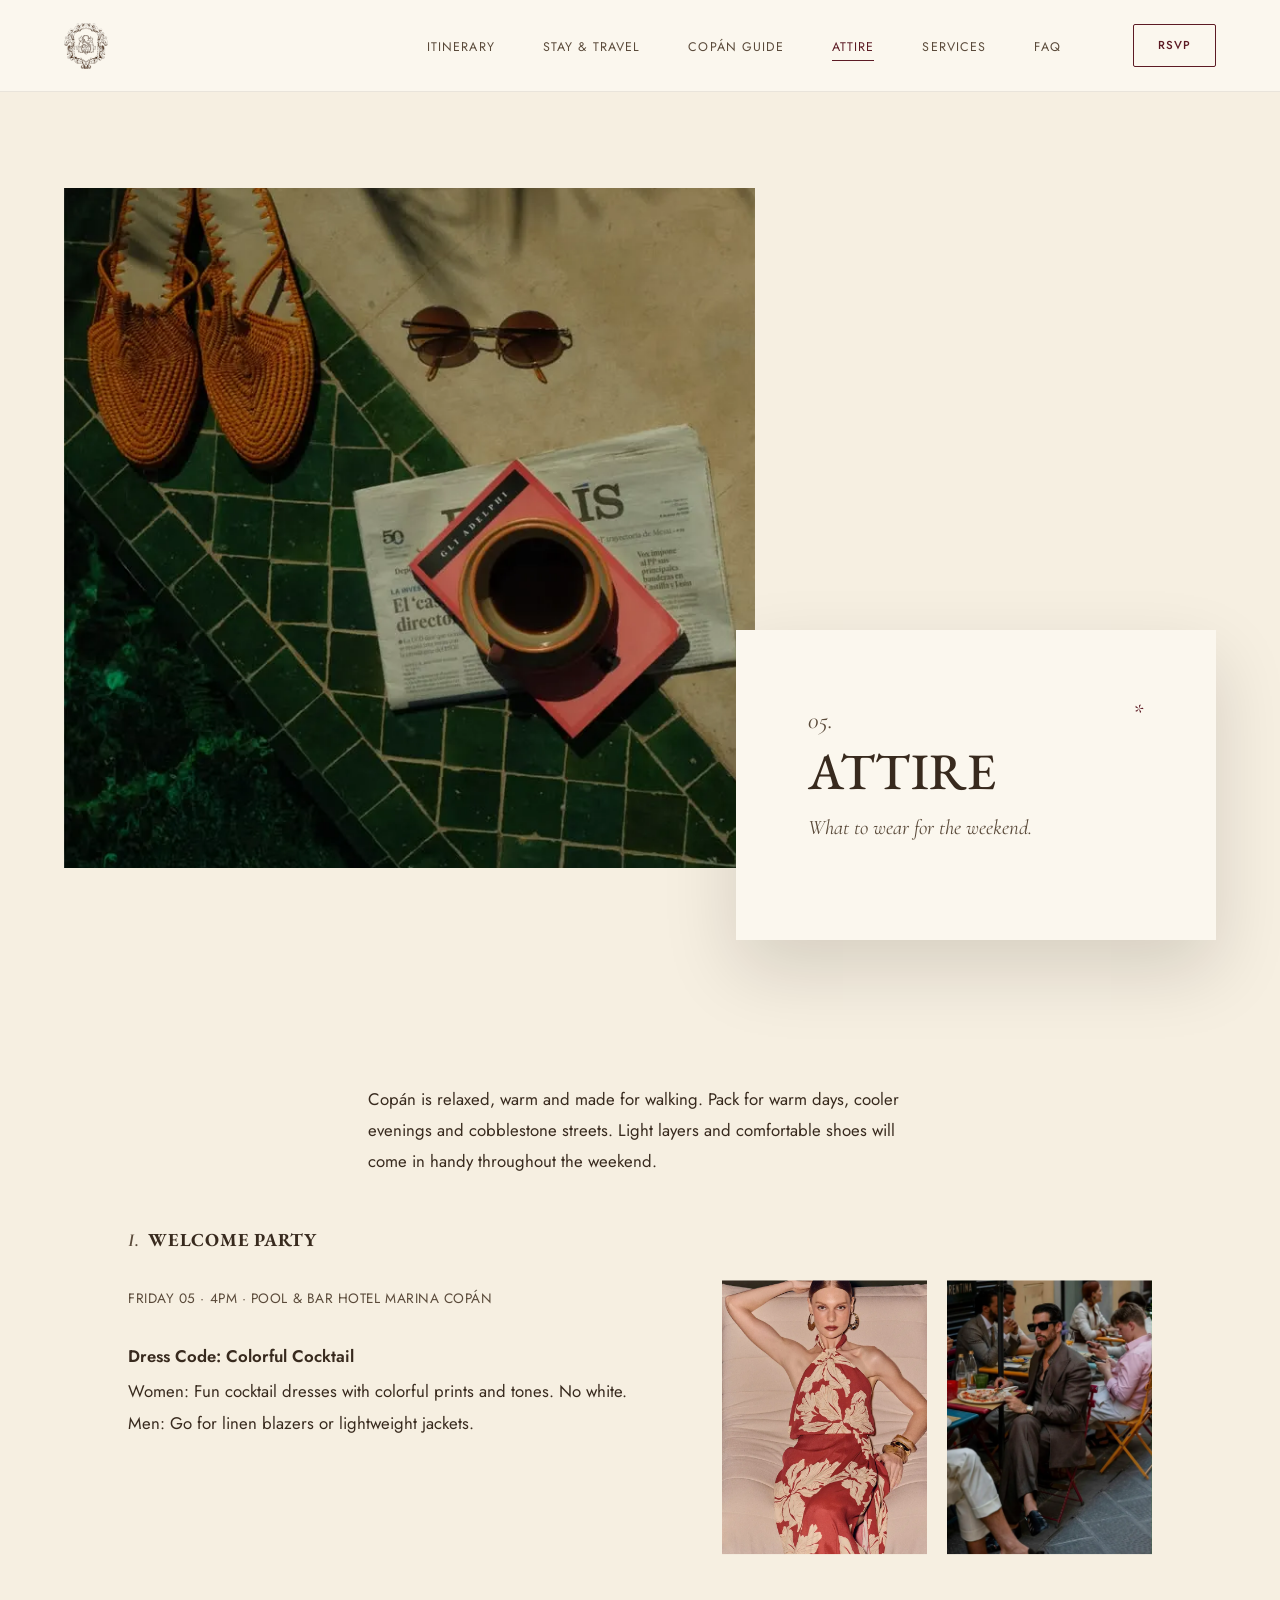
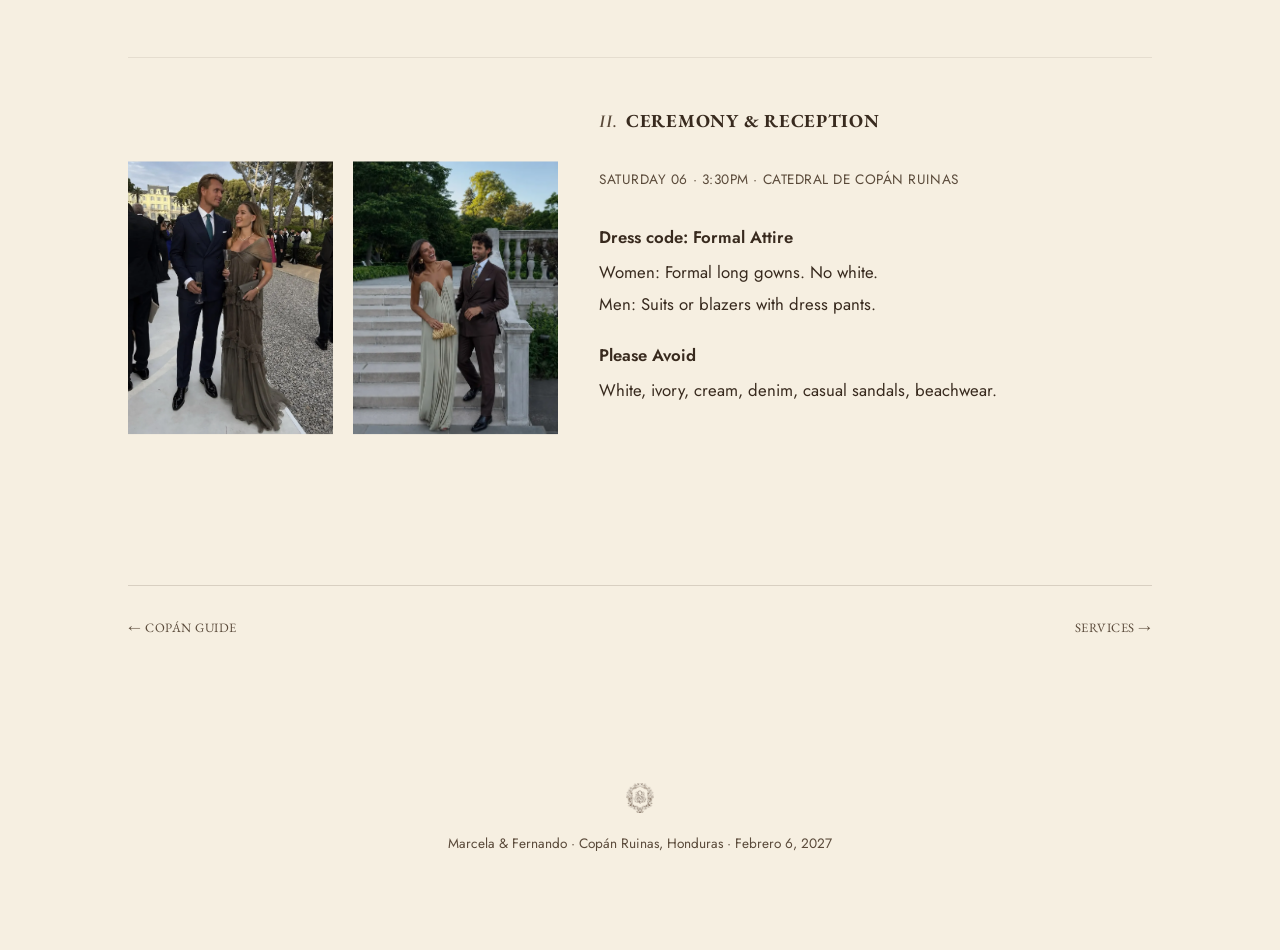
==== attire.html @ 4dd40281 "Rebuild wedding site: organize assets, faithful mobile, editorial desktop, dedicated /rsvp - Organiz" ====
<!doctype html>
<html lang="en">
<head>
<meta charset="UTF-8">
<meta name="viewport" content="width=device-width, initial-scale=1">
<title>Attire | Marcela &amp; Fernando</title>
<meta name="description" content="What to wear for the wedding weekend of Marcela &amp; Fernando in Copán Ruinas, Honduras — dress code for the welcome party and the ceremony &amp; reception.">
<link rel="icon" href="assets/graphics/favicon.svg" type="image/svg+xml">
<link rel="preconnect" href="https://fonts.googleapis.com">
<link rel="preconnect" href="https://fonts.gstatic.com" crossorigin>
<link href="https://fonts.googleapis.com/css2?family=EB+Garamond:ital,wght@0,400;0,500;0,600;1,400&family=Cormorant+Garamond:ital,wght@1,400;1,500;1,600&family=Jost:wght@400;500;600&display=swap" rel="stylesheet">
<link rel="stylesheet" href="css/tokens.css">
<link rel="stylesheet" href="css/base.css">
<link rel="stylesheet" href="css/components.css">
<link rel="stylesheet" href="css/sections.css">
<link rel="stylesheet" href="css/tablet.css">
<link rel="stylesheet" href="css/desktop.css">
<link rel="stylesheet" href="css/large-desktop.css">
</head>
<body class="page-attire">
<a class="skip-link" href="#main">Skip to content</a>

<header class="site-header">
  <a class="site-header__mark" href="index.html" aria-label="Marcela &amp; Fernando — Home">
    <img src="assets/graphics/monogram.webp" alt="" width="120" height="120">
  </a>
  <nav class="site-header__nav" aria-label="Primary">
    <ul class="site-header__nav-list">
      <li><a href="itinerary.html">Itinerary</a></li>
      <li><a href="stay-travel.html">Stay &amp; Travel</a></li>
      <li><a href="explore.html">Copán Guide</a></li>
      <li><a href="attire.html" aria-current="page">Attire</a></li>
      <li><a href="services.html">Services</a></li>
      <li><a href="faq.html">FAQ</a></li>
    </ul>
    <a class="btn btn--ghost site-header__rsvp" href="rsvp.html">RSVP</a>
  </nav>
  <button class="site-header__toggle" type="button" aria-expanded="false" aria-controls="site-nav" aria-label="Open menu">
    <span></span><span></span><span></span>
  </button>
</header>
<div class="site-nav-overlay"></div>
<nav class="site-nav" id="site-nav" aria-label="Mobile">
  <a class="site-nav__mark" href="index.html" aria-label="Marcela &amp; Fernando — Home">
    <img src="assets/graphics/monogram.webp" alt="" width="140" height="140">
  </a>
  <ul class="site-nav__list">
    <li><a href="index.html">01. Welcome</a></li>
    <li><a href="itinerary.html">02. Itinerary</a></li>
    <li><a href="stay-travel.html">03. Stay &amp; Travel</a></li>
    <li><a href="explore.html">04. Copán Guide</a></li>
    <li><a href="attire.html" aria-current="page">05. Attire</a></li>
    <li><a href="services.html">06. Services</a></li>
    <li class="is-rsvp"><a href="rsvp.html">07. RSVP</a></li>
    <li><a href="faq.html">08. FAQ</a></li>
  </ul>
</nav>

<main id="main">
  <section class="page-hero page-hero--overlap" id="dress-code">
    <div class="page-hero__image figure">
      <img src="assets/images/attire/hero-flatlay.webp" alt="Woven sandals, sunglasses, coffee and a newspaper on a green tiled poolside ledge." width="1800" height="2400" loading="eager" fetchpriority="high">
    </div>
    <div class="page-hero__card">
      <div class="section-kicker">
        <span class="eyebrow">05.</span>
        <span class="section-kicker__asterisk" aria-hidden="true">*</span>
      </div>
      <h1 class="section-title">Attire</h1>
      <p class="section-subtitle">What to wear for the weekend.</p>
    </div>
    <div class="page-hero__spacer" aria-hidden="true"></div>
  </section>

  <div class="container page-section page-section--tight">
    <p class="body-text measure-copy">Copán is relaxed, warm and made for walking. Pack for warm days, cooler evenings and cobblestone streets. Light layers and comfortable shoes will come in handy throughout the weekend.</p>

    <div class="dress-block">
      <h2 class="guide-group__heading"><span class="roman-index">I.</span> Welcome Party</h2>
      <p class="dress-block__meta">Friday 05 · 4PM · Pool &amp; Bar Hotel Marina Copán</p>
      <div class="pair-grid">
        <div class="figure">
          <img src="assets/images/attire/welcome-party-look-1.webp" alt="A woman in a red and cream floral halter dress with gold jewelry." width="1400" height="1867" loading="lazy">
        </div>
        <div class="figure">
          <img src="assets/images/attire/welcome-party-look-2.webp" alt="A man in a brown linen suit seated at an outdoor café table." width="1400" height="1867" loading="lazy">
        </div>
      </div>
      <p class="body-text dress-code-note">
        <span class="dress-code-note__label">Dress Code: Colorful Cocktail</span>
        Women: Fun cocktail dresses with colorful prints and tones. No white.<br>
        Men: Go for linen blazers or lightweight jackets.
      </p>
    </div>

    <div class="dress-block">
      <h2 class="guide-group__heading"><span class="roman-index">II.</span> Ceremony &amp; Reception</h2>
      <p class="dress-block__meta">Saturday 06 · 3:30PM · Catedral de Copán Ruinas</p>
      <div class="pair-grid">
        <div class="figure">
          <img src="assets/images/attire/ceremony-look-1.webp" alt="A couple in formal evening attire, him in a navy suit and her in an olive off-shoulder gown." width="1400" height="1867" loading="lazy">
        </div>
        <div class="figure">
          <img src="assets/images/attire/ceremony-look-2.webp" alt="A couple in formal evening attire, him in a brown suit and her in a sage green gown, on stone steps." width="1400" height="1867" loading="lazy">
        </div>
      </div>
      <p class="body-text dress-code-note">
        <span class="dress-code-note__label">Dress code: Formal Attire</span>
        Women: Formal long gowns. No white.<br>
        Men: Suits or blazers with dress pants.
      </p>
      <p class="body-text dress-code-note">
        <span class="dress-code-note__label">Please Avoid</span>
        White, ivory, cream, denim, casual sandals, beachwear.
      </p>
    </div>

    <nav class="page-nav" aria-label="Page">
      <a class="page-nav__prev" href="explore.html">← Copán Guide</a>
      <a class="page-nav__next" href="services.html">Services →</a>
    </nav>
  </div>
</main>

<footer class="site-footer">
  <div class="site-footer__mark"><img src="assets/graphics/monogram.webp" alt="" width="90" height="90"></div>
  <p>Marcela &amp; Fernando · Copán Ruinas, Honduras · Febrero 6, 2027</p>
</footer>

<script src="js/nav.js"></script>
</body>
</html>
---- css/tokens.css ----
/* ==========================================================================
   DESIGN TOKENS
   Marcela & Fernando — Copán Ruinas, Honduras
   Single source of truth for color, type, spacing and layout widths.
   Edit values here to restyle the whole site consistently.

   Breakpoints (referenced throughout the CSS, not expressible as vars):
     Mobile        <= 767px   (base.css / components.css / sections.css)
     Tablet        768–1023px (tablet.css)
     Desktop       >= 1024px  (desktop.css)
     Large Desktop >= 1440px  (large-desktop.css)
   ========================================================================== */

:root {
  /* ---- Color: warm Old-World Latin palette ---- */
  --color-cream: #f6efe1;          /* page background */
  --color-ivory: #fbf7ee;          /* card / panel background, slightly lighter */
  --color-paper: #f1e9da;          /* alternate section background (textured paper feel) */
  --color-chocolate: #382a1e;      /* primary text */
  --color-chocolate-soft: #5a4a3a; /* secondary / muted text */
  --color-burgundy: #5c1b24;       /* primary accent: buttons, eyebrows, links */
  --color-burgundy-dark: #430f17;  /* accent hover/active */
  --color-terracotta: #c1592c;     /* hero warmth, rare large-surface accent */
  --color-olive: #6b6b45;          /* quiet secondary accent */
  --color-sand: #e3d5b8;           /* borders, subtle fills */
  --color-line: rgba(56, 42, 30, 0.16);   /* hairline dividers */
  --color-line-soft: rgba(56, 42, 30, 0.09);
  --color-overlay-scrim: rgba(30, 18, 12, 0.28);

  /* ---- Type ---- */
  --font-display: "EB Garamond", "Cormorant Garamond", Georgia, "Times New Roman", serif;
  --font-secondary: "Cormorant Garamond", "EB Garamond", Georgia, serif;
  --font-body: "Jost", "Segoe UI", Helvetica, Arial, sans-serif;

  --tracking-wide: 0.04em;
  --tracking-wider: 0.09em;
  --tracking-widest: 0.16em;

  /* ---- Spacing scale (mobile-first; desktop.css / large-desktop.css scale these up per-context) ---- */
  --space-3xs: 0.25rem;   /* 4px */
  --space-2xs: 0.5rem;    /* 8px */
  --space-xs: 0.75rem;    /* 12px */
  --space-sm: 1.25rem;    /* 20px */
  --space-md: 2rem;       /* 32px */
  --space-lg: 3rem;       /* 48px */
  --space-xl: 4.5rem;     /* 72px */
  --space-2xl: 6rem;      /* 96px */

  /* ---- Section rhythm ---- */
  --section-space-mobile: 3.5rem;
  --section-space-desktop: 8rem;
  --section-space-large: 9.5rem;

  /* space reserved after a section's final paragraph, before its divider */
  --space-before-divider: 2.75rem;
  /* space after a divider, before the next section's eyebrow/title */
  --space-after-divider: 3.5rem;

  /* ---- Layout widths ---- */
  --width-copy: 34rem;        /* narrow reading column, ~ optimal measure */
  --width-content: 46rem;     /* standard content column */
  --width-editorial: 72rem;   /* wide editorial column, image + text compositions */
  --width-full: 96rem;        /* outer page max-width on very large screens */

  --page-gutter-mobile: 1.25rem;
  --page-gutter-tablet: 3rem;
  --page-gutter-desktop: 5vw;
  --page-gutter-large: 7vw;

  /* ---- Misc ---- */
  --radius-sm: 2px;
  --header-height-mobile: 60px;
  --header-height-desktop: 92px;
  --transition-base: 220ms ease;
  --transition-slow: 420ms cubic-bezier(0.22, 1, 0.36, 1);
}
---- css/base.css ----
/* ==========================================================================
   BASE / MOBILE
   Reset, base typography and layout primitives.
   Mobile-first: everything here is the approved mobile experience.
   Do not add desktop-only rules in this file — see desktop.css.
   ========================================================================== */

*,
*::before,
*::after {
  box-sizing: border-box;
}

html {
  -webkit-text-size-adjust: 100%;
  scroll-behavior: smooth;
}

@media (prefers-reduced-motion: reduce) {
  html {
    scroll-behavior: auto;
  }
  *,
  *::before,
  *::after {
    animation-duration: 0.01ms !important;
    animation-iteration-count: 1 !important;
    transition-duration: 0.01ms !important;
    scroll-behavior: auto !important;
  }
}

body {
  margin: 0;
  background: var(--color-cream);
  color: var(--color-chocolate);
  font-family: var(--font-body);
  font-size: 16px;
  line-height: 1.6;
  overflow-x: hidden;
  -webkit-font-smoothing: antialiased;
}

img,
picture,
video {
  max-width: 100%;
  display: block;
}

h1, h2, h3, h4, p, ul, ol, figure {
  margin: 0;
}

ul, ol {
  padding: 0;
  list-style: none;
}

a {
  color: inherit;
  text-decoration: none;
}

button {
  font: inherit;
  color: inherit;
  background: none;
  border: 0;
  cursor: pointer;
}

/* ---- Focus visibility (accessibility) ---- */
a:focus-visible,
button:focus-visible,
input:focus-visible,
textarea:focus-visible {
  outline: 2px solid var(--color-burgundy);
  outline-offset: 3px;
}

/* ---- Layout primitives ---- */
.container {
  width: 100%;
  padding-left: var(--page-gutter-mobile);
  padding-right: var(--page-gutter-mobile);
}

.measure-copy   { max-width: var(--width-copy); margin-left: auto; margin-right: auto; }
.measure-content{ max-width: var(--width-content); margin-left: auto; margin-right: auto; }

main {
  display: block;
}

.page-section {
  padding-top: var(--section-space-mobile);
  padding-bottom: var(--section-space-mobile);
}

.page-section--tight {
  padding-top: var(--space-lg);
  padding-bottom: var(--space-lg);
}

.page-section + .page-section {
  padding-top: 0;
}

/* ---- Typography ---- */
.eyebrow {
  display: block;
  font-family: var(--font-secondary);
  font-style: italic;
  font-size: 1.35rem;
  color: var(--color-chocolate-soft);
  margin-bottom: var(--space-3xs);
}

.section-title {
  font-family: var(--font-display);
  font-weight: 500;
  color: var(--color-chocolate);
  font-size: clamp(2.1rem, 9vw, 2.6rem);
  line-height: 1.06;
  letter-spacing: 0.01em;
  text-transform: uppercase;
}

.section-title .and {
  font-family: var(--font-secondary);
  font-style: italic;
  font-weight: 400;
  text-transform: none;
  font-size: 0.62em;
  letter-spacing: 0;
}

.section-kicker {
  display: flex;
  align-items: flex-start;
  justify-content: space-between;
  gap: var(--space-sm);
}

.section-kicker__asterisk {
  color: var(--color-burgundy);
  font-family: var(--font-secondary);
  font-size: 1.4rem;
  line-height: 1;
}

.section-subtitle {
  font-family: var(--font-secondary);
  font-style: italic;
  font-size: 1.15rem;
  color: var(--color-chocolate-soft);
  margin-top: var(--space-xs);
}

.body-text {
  font-family: var(--font-body);
  font-size: 1rem;
  line-height: 1.75;
  color: var(--color-chocolate);
}

.body-text + .body-text {
  margin-top: var(--space-sm);
}

.body-text strong {
  font-weight: 600;
}

.body-text em,
.label-italic {
  font-family: var(--font-secondary);
  font-style: italic;
}

.item-heading {
  font-family: var(--font-display);
  font-size: 1.15rem;
  letter-spacing: var(--tracking-wide);
  text-transform: uppercase;
  color: var(--color-chocolate);
}

.item-heading--italic {
  font-family: var(--font-secondary);
  font-style: italic;
  text-transform: none;
  font-size: 1.2rem;
}

.roman-index {
  font-family: var(--font-secondary);
  font-style: italic;
  color: var(--color-chocolate-soft);
  margin-right: var(--space-3xs);
}

/* ---- Divider: punctuation between sections ---- */
.divider {
  border: 0;
  border-top: 1px solid var(--color-line);
  margin: var(--space-before-divider) 0 var(--space-after-divider);
}

/* ---- Screen-reader only ---- */
.sr-only {
  position: absolute;
  width: 1px;
  height: 1px;
  padding: 0;
  margin: -1px;
  overflow: hidden;
  clip: rect(0, 0, 0, 0);
  white-space: nowrap;
  border: 0;
}

/* ---- Skip link ---- */
.skip-link {
  position: absolute;
  left: var(--space-sm);
  top: -100px;
  background: var(--color-ivory);
  color: var(--color-burgundy);
  padding: var(--space-2xs) var(--space-sm);
  z-index: 200;
  border-radius: var(--radius-sm);
  transition: top var(--transition-base);
}

.skip-link:focus {
  top: var(--space-sm);
}
---- css/components.css ----
/* ==========================================================================
   COMPONENTS — MOBILE BASE
   Header, mobile nav, buttons, cards, pagination, figures.
   ========================================================================== */

/* ---- Site header ---- */
.site-header {
  position: sticky;
  top: 0;
  z-index: 100;
  display: flex;
  align-items: center;
  justify-content: space-between;
  height: var(--header-height-mobile);
  padding: 0 var(--page-gutter-mobile);
  background: var(--color-ivory);
  border-bottom: 1px solid var(--color-line-soft);
}

.site-header__mark {
  display: flex;
  align-items: center;
  height: 100%;
}

.site-header__mark img {
  height: 34px;
  width: auto;
}

.site-header__nav {
  display: none;
}

.site-header__toggle {
  display: flex;
  flex-direction: column;
  align-items: flex-end;
  gap: 5px;
  padding: var(--space-2xs);
  margin-right: calc(var(--space-2xs) * -1);
}

.site-header__toggle span {
  display: block;
  width: 24px;
  height: 1px;
  background: var(--color-chocolate);
  transition: transform var(--transition-base), opacity var(--transition-base), width var(--transition-base);
}

.site-header__toggle span:nth-child(2) {
  width: 17px;
}

.nav-open .site-header__toggle span:nth-child(1) {
  transform: translateY(6px) rotate(45deg);
  width: 24px;
}
.nav-open .site-header__toggle span:nth-child(2) {
  opacity: 0;
}
.nav-open .site-header__toggle span:nth-child(3) {
  transform: translateY(-6px) rotate(-45deg);
  width: 24px;
}

/* ---- Mobile nav overlay + panel ---- */
.site-nav-overlay {
  position: fixed;
  inset: 0;
  background: rgba(30, 20, 12, 0.28);
  opacity: 0;
  pointer-events: none;
  transition: opacity var(--transition-slow);
  z-index: 98;
}

.nav-open .site-nav-overlay {
  opacity: 1;
  pointer-events: auto;
}

.site-nav {
  position: fixed;
  top: 0;
  right: 0;
  bottom: 0;
  width: min(78vw, 360px);
  background: var(--color-ivory);
  z-index: 99;
  transform: translateX(100%);
  transition: transform var(--transition-slow);
  display: flex;
  flex-direction: column;
  padding: var(--space-xl) var(--space-md) var(--space-md);
  box-shadow: -12px 0 40px rgba(30, 20, 12, 0.12);
}

.nav-open .site-nav {
  transform: translateX(0);
}

.site-nav__mark {
  margin-bottom: var(--space-lg);
}

.site-nav__mark img {
  height: 46px;
  width: auto;
}

.site-nav__list {
  display: flex;
  flex-direction: column;
}

.site-nav__list li {
  border-top: 1px solid var(--color-line-soft);
}

.site-nav__list li:last-child {
  border-bottom: 1px solid var(--color-line-soft);
}

.site-nav__list a {
  display: block;
  padding: var(--space-sm) var(--space-3xs);
  font-family: var(--font-display);
  font-size: 1.05rem;
  letter-spacing: 0.01em;
  color: var(--color-chocolate);
  transition: color var(--transition-base);
}

.site-nav__list a:hover,
.site-nav__list a:focus-visible {
  color: var(--color-burgundy);
}

.site-nav__list a[aria-current="page"] {
  color: var(--color-burgundy);
  font-weight: 600;
}

.site-nav__list li.is-rsvp a {
  color: var(--color-burgundy);
  font-family: var(--font-body);
  font-weight: 600;
  letter-spacing: var(--tracking-wide);
  text-transform: uppercase;
  font-size: 0.85rem;
}

body.nav-open {
  overflow: hidden;
}

/* ---- Buttons ---- */
.btn {
  display: inline-flex;
  align-items: center;
  justify-content: center;
  gap: var(--space-2xs);
  padding: 0.95rem 1.6rem;
  background: var(--color-burgundy);
  color: var(--color-ivory);
  font-family: var(--font-body);
  font-size: 0.78rem;
  font-weight: 500;
  letter-spacing: var(--tracking-wider);
  text-transform: uppercase;
  text-align: center;
  border-radius: var(--radius-sm);
  transition: background var(--transition-base), transform var(--transition-base);
}

.btn:hover,
.btn:focus-visible {
  background: var(--color-burgundy-dark);
}

.btn--ghost {
  background: transparent;
  border: 1px solid var(--color-burgundy);
  color: var(--color-burgundy);
}

.btn--ghost:hover,
.btn--ghost:focus-visible {
  background: var(--color-burgundy);
  color: var(--color-ivory);
}

.btn--hero {
  background: rgba(246, 239, 225, 0.16);
  border: 1px solid rgba(246, 239, 225, 0.75);
  color: var(--color-ivory);
  backdrop-filter: blur(2px);
}

.btn--hero:hover,
.btn--hero:focus-visible {
  background: rgba(246, 239, 225, 0.92);
  color: var(--color-burgundy);
}

.btn-row {
  display: flex;
  flex-wrap: wrap;
  gap: var(--space-2xs);
}

/* ---- Figures ---- */
.figure {
  overflow: hidden;
  background: var(--color-sand);
}

.figure img {
  width: 100%;
  height: 100%;
  object-fit: cover;
}

.figure-caption {
  margin-top: var(--space-sm);
}

/* ---- Quick links row (in-page jump links) ---- */
.quicklinks {
  display: flex;
  flex-wrap: wrap;
  gap: var(--space-xs) var(--space-md);
  margin-top: var(--space-sm);
}

.quicklinks a {
  font-family: var(--font-secondary);
  font-style: italic;
  text-decoration: underline;
  text-underline-offset: 3px;
  color: var(--color-chocolate);
  font-size: 0.95rem;
}

.quicklinks a:hover,
.quicklinks a:focus-visible {
  color: var(--color-burgundy);
}

/* ---- Itinerary / list entries ---- */
.entry-list {
  display: flex;
  flex-direction: column;
  gap: var(--space-lg);
}

.entry {
  display: flex;
  flex-direction: column;
  gap: var(--space-3xs);
}

.entry__meta {
  font-family: var(--font-display);
  font-size: 1rem;
  letter-spacing: var(--tracking-wide);
  text-transform: uppercase;
  color: var(--color-chocolate);
}

.entry__row {
  display: flex;
  align-items: baseline;
  justify-content: space-between;
  gap: var(--space-sm);
}

.entry__title {
  font-family: var(--font-body);
  font-weight: 500;
}

.entry__place {
  color: var(--color-chocolate-soft);
}

.entry__tag {
  white-space: nowrap;
}

/* ---- Page pagination (prev / next) ---- */
.page-nav {
  display: flex;
  align-items: center;
  justify-content: space-between;
  padding-top: var(--space-md);
  margin-top: var(--space-lg);
  border-top: 1px solid var(--color-line);
  font-family: var(--font-display);
  font-size: 0.8rem;
  letter-spacing: var(--tracking-wide);
  text-transform: uppercase;
  color: var(--color-chocolate-soft);
}

.page-nav a {
  transition: color var(--transition-base);
}

.page-nav a:hover,
.page-nav a:focus-visible {
  color: var(--color-burgundy);
}

.page-nav__next {
  margin-left: auto;
}

/* ---- Site footer ---- */
.site-footer {
  padding: var(--space-lg) var(--page-gutter-mobile) var(--space-xl);
  text-align: center;
  color: var(--color-chocolate-soft);
  font-size: 0.85rem;
}

.site-footer__mark img {
  height: 30px;
  width: auto;
  margin: 0 auto var(--space-sm);
  opacity: 0.85;
}

/* ---- Decorative oversized word (Explore page) ---- */
.display-word {
  font-family: var(--font-display);
  font-weight: 600;
  color: var(--color-burgundy);
  font-size: 22vw;
  line-height: 0.8;
  white-space: nowrap;
  overflow: hidden;
  margin-top: var(--space-lg);
  letter-spacing: -0.01em;
}

/* ---- FAQ ---- */
.faq-list {
  display: flex;
  flex-direction: column;
}

.faq-item {
  padding-top: var(--space-md);
  padding-bottom: var(--space-md);
}

.faq-item + .faq-item {
  border-top: 1px solid var(--color-line-soft);
}

.faq-item:last-child {
  border-bottom: 1px solid var(--color-line-soft);
}

.faq-item__q {
  font-family: var(--font-secondary);
  font-style: italic;
  font-size: 1.15rem;
  color: var(--color-chocolate);
  margin-bottom: var(--space-xs);
}

.faq-item__a a {
  text-decoration: underline;
  text-underline-offset: 3px;
}

.faq-item .btn {
  margin-top: var(--space-sm);
}
---- css/sections.css ----
/* ==========================================================================
   SECTIONS — MOBILE BASE
   Page-specific compositions (hero patterns, image pairs, RSVP panel…)
   as they appear on the approved mobile site.
   ========================================================================== */

/* ---- Home hero ---- */
.home-hero {
  position: relative;
  min-height: 100svh;
  min-height: 100vh;
  display: flex;
  flex-direction: column;
  align-items: center;
  justify-content: flex-start;
  padding: var(--space-2xl) var(--page-gutter-mobile) var(--space-xl);
  text-align: center;
  overflow: hidden;
  isolation: isolate;
}

.home-hero__bg {
  position: absolute;
  inset: 0;
  z-index: -1;
}

.home-hero__bg img {
  width: 100%;
  height: 100%;
  object-fit: cover;
  object-position: center 30%;
}

.home-hero__mark {
  width: 132px;
  margin-bottom: var(--space-lg);
}

.home-hero__mark img {
  width: 100%;
  height: auto;
  opacity: 0.95;
}

.home-hero__plaque {
  display: none;
}

.home-hero__spacer {
  flex: 1;
  min-height: var(--space-md);
}

.home-hero__names {
  font-family: var(--font-secondary);
  font-style: italic;
  font-size: 1.15rem;
  color: var(--color-ivory);
  margin-bottom: var(--space-3xs);
}

.home-hero__date {
  font-family: var(--font-body);
  font-size: 0.8rem;
  letter-spacing: var(--tracking-widest);
  text-transform: uppercase;
  color: var(--color-ivory);
  opacity: 0.9;
}

.home-hero__cta {
  margin-top: auto;
  padding-top: var(--space-2xl);
}

/* ---- Page hero: stacked pattern (Stay&Travel, Explore, Services, FAQ) ---- */
.page-hero {
  padding-top: var(--space-lg);
}

.page-hero__image {
  aspect-ratio: 4 / 5;
}

.page-hero--wide .page-hero__image {
  aspect-ratio: 4 / 3;
}

.page-hero__body {
  padding: var(--space-lg) var(--page-gutter-mobile) 0;
}

/* ---- Page hero: overlap-card pattern (Itinerary, Attire) ---- */
.page-hero--overlap {
  position: relative;
  padding-top: 0;
}

.page-hero--overlap .page-hero__image {
  aspect-ratio: 3 / 4;
}

.page-hero--overlap .page-hero__card {
  position: relative;
  z-index: 2;
  margin-right: 14%;
  margin-top: -34vw;
  background: var(--color-ivory);
  padding: var(--space-lg) var(--page-gutter-mobile) var(--space-2xl);
}

.page-hero--overlap .page-hero__tile {
  position: absolute;
  right: var(--page-gutter-mobile);
  bottom: -14vw;
  width: 32%;
  aspect-ratio: 1 / 1;
  z-index: 3;
  box-shadow: 0 12px 30px rgba(20, 10, 5, 0.22);
}

.page-hero--overlap .page-hero__tile img {
  object-position: 78% 82%;
}

.page-hero--overlap .page-hero__spacer {
  height: 14vw;
}

/* ---- Guide items (Explore: restaurants & things to do) ---- */
.guide-item {
  padding-top: var(--space-lg);
  padding-bottom: var(--space-lg);
}

.guide-item + .guide-item {
  border-top: 1px solid var(--color-line-soft);
}

.guide-item__image {
  aspect-ratio: 4 / 3;
  margin-bottom: var(--space-sm);
}

.guide-item__name {
  margin-bottom: var(--space-2xs);
}

.guide-item .btn {
  margin-top: var(--space-sm);
}

.guide-group__heading {
  font-family: var(--font-display);
  font-size: 1.15rem;
  letter-spacing: var(--tracking-wide);
  text-transform: uppercase;
  margin-bottom: var(--space-md);
}

/* ---- Attire: dress-code blocks ---- */
.dress-block {
  padding-top: var(--space-lg);
  padding-bottom: var(--space-lg);
}

.dress-block + .dress-block {
  border-top: 1px solid var(--color-line-soft);
}

.dress-block__meta {
  color: var(--color-chocolate-soft);
  font-size: 0.85rem;
  letter-spacing: var(--tracking-wide);
  text-transform: uppercase;
  margin-top: var(--space-3xs);
  margin-bottom: var(--space-md);
}

.pair-grid {
  display: grid;
  grid-template-columns: 1fr 1fr;
  gap: var(--space-2xs);
  margin-bottom: var(--space-md);
}

.pair-grid .figure {
  aspect-ratio: 3 / 4;
}

.dress-code-note {
  margin-top: var(--space-md);
}

.dress-code-note__label {
  font-weight: 600;
  display: block;
  margin-bottom: var(--space-3xs);
}

/* ---- Accommodation cards (Stay & Travel) ---- */
.stay-card {
  padding-top: var(--space-lg);
}

.stay-card__name {
  margin-bottom: var(--space-sm);
}

.stay-card__image {
  aspect-ratio: 4 / 3;
  margin-bottom: var(--space-sm);
}

.stay-card__contact {
  margin-bottom: var(--space-xs);
}

.stay-subsection {
  padding-top: var(--space-lg);
  border-top: 1px solid var(--color-line);
  margin-top: var(--space-lg);
}

.stay-subsection__image {
  aspect-ratio: 4 / 3;
  margin-bottom: var(--space-md);
}

.stay-note {
  margin-top: var(--space-md);
}

.stay-note__label {
  font-weight: 600;
  display: block;
  margin-bottom: var(--space-3xs);
}

/* ---- RSVP page ---- */
.rsvp-page {
  background: var(--color-cream);
}

.rsvp-hero {
  text-align: center;
  padding: var(--space-xl) var(--page-gutter-mobile) var(--space-lg);
}

.rsvp-hero__mark {
  width: 84px;
  margin: 0 auto var(--space-md);
}

.rsvp-hero__mark img {
  width: 100%;
  height: auto;
}

.rsvp-hero__intro {
  margin-top: var(--space-sm);
}

.rsvp-panel {
  background: var(--color-ivory);
  border-top: 1px solid var(--color-line);
  padding: var(--space-lg) 0;
}

.rsvp-embed {
  width: 100%;
  min-height: 900px;
  border: 0;
}

/* ---- FAQ hero uses page-hero--stacked pattern; Q&A list uses .faq-list ---- */
---- css/tablet.css ----
/* ==========================================================================
   TABLET  (768px – 1023px)
   Graceful transition between the approved mobile layout and the desktop
   redesign: wider gutters, a bigger type scale and landscape image
   proportions — but still single-column. Full editorial compositions start
   at desktop.css (1024px).
   ========================================================================== */

@media (min-width: 768px) {
  .container {
    padding-left: var(--page-gutter-tablet);
    padding-right: var(--page-gutter-tablet);
  }

  .site-header,
  .home-hero,
  .rsvp-hero,
  .page-hero__body,
  .site-footer {
    padding-left: var(--page-gutter-tablet);
    padding-right: var(--page-gutter-tablet);
  }

  .site-header__mark img {
    height: 40px;
  }

  .site-nav {
    width: min(50vw, 380px);
  }

  /* ---- Typography ---- */
  .section-title {
    font-size: clamp(2.6rem, 6vw, 3.4rem);
  }

  .eyebrow {
    font-size: 1.4rem;
  }

  .body-text {
    font-size: 1.02rem;
  }

  .measure-copy {
    max-width: 38rem;
  }

  /* ---- Page hero patterns ---- */
  .page-hero__image {
    aspect-ratio: 16 / 9;
  }

  .page-hero--overlap .page-hero__image {
    aspect-ratio: 16 / 10;
  }

  .page-hero--overlap .page-hero__card {
    padding-left: var(--page-gutter-tablet);
    padding-right: var(--page-gutter-tablet);
    margin-right: 22%;
    margin-top: -16vw;
  }

  .page-hero--overlap .page-hero__tile {
    width: 26%;
    bottom: -8vw;
  }

  .page-hero--overlap .page-hero__spacer {
    height: 8vw;
  }

  .home-hero__mark {
    width: 150px;
  }

  .home-hero__names {
    font-size: 1.3rem;
  }

  /* ---- Images: landscape proportions read better at tablet width ---- */
  .guide-item__image,
  .stay-card__image,
  .stay-subsection__image {
    aspect-ratio: 16 / 9;
  }

  .pair-grid {
    gap: var(--space-sm);
  }

  .display-word {
    font-size: 16vw;
  }

  /* ---- RSVP ---- */
  .rsvp-panel {
    padding: var(--space-xl) var(--page-gutter-tablet);
  }

  .rsvp-embed {
    max-width: 640px;
    margin: 0 auto;
  }

  .rsvp-hero__mark {
    width: 96px;
  }

  /* ---- Entries / lists get a little more breathing room ---- */
  .entry-list {
    gap: var(--space-xl);
  }

  .faq-item {
    padding-top: var(--space-lg);
    padding-bottom: var(--space-lg);
  }
}
---- css/desktop.css ----
/* ==========================================================================
   DESKTOP  (>= 1024px)
   The editorial redesign. Mobile rules in base.css / components.css /
   sections.css are left untouched — everything here is additive or
   overriding at this breakpoint only. Organized by component/section so a
   future "desktop only" request can be resolved by editing one block here.
   ========================================================================== */

@media (min-width: 1024px) {

  /* ---- Layout ---- */
  .container {
    max-width: var(--width-editorial);
    margin-left: auto;
    margin-right: auto;
    padding-left: var(--page-gutter-desktop);
    padding-right: var(--page-gutter-desktop);
  }

  .page-section {
    padding-top: var(--section-space-desktop);
    padding-bottom: var(--section-space-desktop);
  }

  .page-section--tight {
    padding-top: var(--space-xl);
    padding-bottom: var(--space-xl);
  }

  .divider {
    margin-top: var(--space-before-divider);
    margin-bottom: var(--space-after-divider);
  }

  /* ---- Typography scale ---- */
  .section-title {
    font-size: clamp(3rem, 4vw, 4rem);
  }

  .eyebrow {
    font-size: 1.5rem;
  }

  .section-subtitle {
    font-size: 1.3rem;
  }

  .body-text {
    font-size: 1.05rem;
    line-height: 1.85;
  }

  .measure-copy {
    max-width: var(--width-copy);
  }

  /* ---- Header: horizontal editorial nav ---- */
  .site-header {
    height: var(--header-height-desktop);
    padding: 0 var(--page-gutter-desktop);
  }

  .site-header__mark img {
    height: 46px;
  }

  .site-header__toggle {
    display: none;
  }

  .site-nav-overlay,
  .site-nav {
    display: none;
  }

  .site-header__nav {
    display: flex;
    align-items: center;
    gap: var(--space-xl);
  }

  .site-header__nav-list {
    display: flex;
    align-items: center;
    gap: var(--space-lg);
  }

  .site-header__nav-list a {
    font-family: var(--font-body);
    font-size: 0.78rem;
    letter-spacing: var(--tracking-wider);
    text-transform: uppercase;
    color: var(--color-chocolate-soft);
    padding-bottom: 4px;
    border-bottom: 1px solid transparent;
    transition: color var(--transition-base), border-color var(--transition-base);
  }

  .site-header__nav-list a:hover,
  .site-header__nav-list a:focus-visible,
  .site-header__nav-list a[aria-current="page"] {
    color: var(--color-burgundy);
    border-bottom-color: var(--color-burgundy);
  }

  .site-header__rsvp {
    padding: 0.7rem 1.5rem;
    font-size: 0.72rem;
  }

  /* ---- Footer ---- */
  .site-footer {
    padding: var(--space-xl) var(--page-gutter-desktop) var(--space-2xl);
  }

  /* ---- Home hero: quiet, centered, generously proportioned ----
     The mobile hero uses one full-bleed photo with the plaque baked in —
     faithful to the approved design at a tall, narrow aspect ratio. At
     wide desktop ratios that same cover-crop zooms in so far the plaque
     collides with the overlaid text, so desktop instead pairs a warm
     solid backdrop (sampled from the same wall) with the plaque presented
     as its own contained, tightly-cropped image. Same artwork, same
     identity — just composed so it never fights for space. */
  .home-hero {
    padding: var(--space-2xl) var(--page-gutter-desktop) var(--space-2xl);
    background: radial-gradient(120% 100% at 50% 8%, #cf6636 0%, var(--color-terracotta) 55%, #a84a24 100%);
  }

  .home-hero__bg {
    display: none;
  }

  .home-hero__mark {
    width: 150px;
    margin-bottom: var(--space-lg);
  }

  .home-hero__plaque {
    display: block;
    width: min(30vw, 460px);
    margin-bottom: var(--space-lg);
    box-shadow: 0 30px 60px rgba(20, 10, 5, 0.3);
  }

  .home-hero__names {
    font-size: 1.7rem;
  }

  .home-hero__date {
    font-size: 0.85rem;
    letter-spacing: 0.22em;
  }

  .home-hero__cta {
    padding-top: var(--space-2xl);
  }

  .home-hero__cta .btn {
    padding: 1.15rem 2.6rem;
    font-size: 0.8rem;
    letter-spacing: 0.16em;
  }

  /* ---- Page hero: stacked pattern -> editorial two-column ---- */
  .page-hero {
    display: grid;
    grid-template-columns: minmax(0, 1.05fr) minmax(0, 0.95fr);
    align-items: start;
    gap: var(--space-2xl);
    max-width: var(--width-full);
    margin: 0 auto;
    padding: var(--space-2xl) var(--page-gutter-desktop) 0;
  }

  .page-hero__image {
    aspect-ratio: 3 / 4;
    max-height: 700px;
  }

  .page-hero--wide .page-hero__image {
    aspect-ratio: 4 / 3;
    max-height: 560px;
  }

  .page-hero__body {
    padding: var(--space-lg) 0 0;
    align-self: center;
  }

  .page-hero .display-word {
    margin-top: var(--space-xl);
  }

  /* ---- Page hero: overlap-card pattern (Itinerary, Attire) ---- */
  .page-hero--overlap {
    display: block;
    position: relative;
    max-width: var(--width-full);
    margin: 0 auto;
    padding: var(--space-2xl) var(--page-gutter-desktop) var(--space-xl);
  }

  .page-hero--overlap .page-hero__image {
    width: 60%;
    aspect-ratio: 4 / 5;
    max-height: 680px;
  }

  .page-hero--overlap .page-hero__card {
    position: absolute;
    z-index: 2;
    right: var(--page-gutter-desktop);
    bottom: var(--space-xl);
    width: 42%;
    max-width: 30rem;
    margin: 0;
    padding: var(--space-xl) var(--space-xl) var(--space-2xl);
    box-shadow: 0 30px 70px rgba(24, 14, 8, 0.14);
  }

  .page-hero--overlap .page-hero__tile {
    right: calc(var(--page-gutter-desktop) + 3rem);
    bottom: calc(var(--space-xl) - 3.5rem);
    width: 190px;
  }

  .page-hero--overlap .page-hero__spacer {
    height: var(--space-xl);
  }

  /* ---- Itinerary list ---- */
  .entry-list {
    max-width: var(--width-content);
    margin: 0 auto;
    gap: 0;
  }

  .entry {
    padding: var(--space-lg) 0;
  }

  .entry + .entry {
    border-top: 1px solid var(--color-line-soft);
  }

  .entry__meta {
    font-size: 1.1rem;
  }

  .entry__row {
    gap: var(--space-lg);
  }

  .entry__title {
    font-size: 1.4rem;
    line-height: 1.5;
  }

  .entry__tag {
    font-size: 1.15rem;
  }

  /* ---- Stay & Travel: accommodation cards become image | text rows ----
     Absolute positioning (not grid row-spanning) for the image: a
     spanning grid item forces intermediate text rows to inflate to its
     height, which would break the natural, compact stacking of heading /
     contact / button. This also keeps mobile's DOM order (name, image,
     contact, button) untouched. */
  .stay-card:has(.stay-card__image) {
    position: relative;
    max-width: var(--width-editorial);
    margin: 0 auto;
    min-height: 22rem;
    padding-right: 52%;
  }

  .stay-card:has(.stay-card__image) .stay-card__image {
    position: absolute;
    top: 50%;
    right: 0;
    transform: translateY(-50%);
    width: 46%;
    aspect-ratio: 4 / 3;
    margin-bottom: 0;
  }

  .stay-card:has(.stay-card__image):nth-of-type(even) {
    padding-right: 0;
    padding-left: 52%;
  }

  .stay-card:has(.stay-card__image):nth-of-type(even) .stay-card__image {
    right: auto;
    left: 0;
  }

  #accommodation .stay-card:not(:has(.stay-card__image)) {
    max-width: var(--width-copy);
    margin-left: auto;
    margin-right: auto;
    text-align: left;
  }

  #accommodation .stay-card + .stay-card {
    margin-top: var(--space-xl);
  }

  .stay-subsection {
    max-width: var(--width-editorial);
    margin-left: auto;
    margin-right: auto;
    padding-top: var(--space-xl);
  }

  .stay-subsection:has(.stay-subsection__image) {
    position: relative;
    min-height: 26rem;
    padding-left: 48%;
  }

  .stay-subsection:has(.stay-subsection__image) .stay-subsection__image {
    position: absolute;
    top: 50%;
    left: 0;
    transform: translateY(-50%);
    width: 42%;
    margin-bottom: 0;
    aspect-ratio: 3 / 4;
  }

  #flights.stay-subsection:has(.stay-subsection__image) {
    padding-left: 0;
    padding-right: 48%;
  }

  #flights.stay-subsection:has(.stay-subsection__image) .stay-subsection__image {
    left: auto;
    right: 0;
  }

  .stay-subsection:not(:has(.stay-subsection__image)) {
    max-width: var(--width-copy);
  }

  #accommodation-sps {
    max-width: var(--width-editorial);
    margin-left: auto;
    margin-right: auto;
  }

  .stay-card-grid {
    display: grid;
    grid-template-columns: repeat(3, minmax(0, 1fr));
    gap: var(--space-xl);
    align-items: start;
  }

  .stay-card-grid .stay-card {
    padding-top: 0;
  }

  /* ---- Explore: restaurants & things to do ---- */
  #restaurants,
  #things-to-do {
    max-width: var(--width-editorial);
    margin-left: auto;
    margin-right: auto;
  }

  .guide-item:has(.guide-item__image) {
    position: relative;
    min-height: 22rem;
    padding-left: 48%;
  }

  .guide-item:has(.guide-item__image) .guide-item__image {
    position: absolute;
    top: 50%;
    left: 0;
    transform: translateY(-50%);
    width: 42%;
    aspect-ratio: 4 / 3;
    margin-bottom: 0;
  }

  .guide-item:has(.guide-item__image):nth-of-type(even) {
    padding-left: 0;
    padding-right: 48%;
  }

  .guide-item:has(.guide-item__image):nth-of-type(even) .guide-item__image {
    left: auto;
    right: 0;
  }

  .guide-item:not(:has(.guide-item__image)) {
    max-width: var(--width-copy);
  }

  .display-word {
    font-size: clamp(6rem, 13vw, 12rem);
    text-align: center;
    margin-top: var(--space-2xl);
  }

  .page-hero:has(.display-word) {
    padding-bottom: 0;
  }

  /* ---- Attire: dress-code blocks become text | image-pair rows ----
     Uses absolute positioning (not grid row-spanning) for the image pair:
     a spanning grid item forces intermediate text rows to inflate to its
     height, which breaks the natural, compact stacking of the heading /
     meta / dress-code note. Absolute positioning sidesteps that and keeps
     the mobile DOM order (heading, meta, images, note) untouched. */
  .dress-block {
    position: relative;
    max-width: var(--width-editorial);
    margin-left: auto;
    margin-right: auto;
    min-height: 30rem;
    padding-right: 46%;
  }

  .dress-block > .pair-grid {
    position: absolute;
    top: 50%;
    right: 0;
    transform: translateY(-50%);
    width: 42%;
    margin-bottom: 0;
  }

  .dress-block:nth-of-type(even) {
    padding-right: 0;
    padding-left: 46%;
  }

  .dress-block:nth-of-type(even) > .pair-grid {
    right: auto;
    left: 0;
  }

  .pair-grid .figure {
    aspect-ratio: 3 / 4;
  }

  /* ---- Services: quiet, centered, restrained ---- */
  #hair-makeup,
  #shoeshine {
    max-width: var(--width-copy);
    margin-left: auto;
    margin-right: auto;
  }

  /* ---- RSVP: quiet, generous, focused ---- */
  .rsvp-hero {
    padding: var(--space-2xl) var(--page-gutter-desktop) var(--space-lg);
  }

  .rsvp-hero__mark {
    width: 110px;
  }

  .rsvp-panel {
    padding: var(--space-2xl) 0;
  }

  .rsvp-panel__inner {
    max-width: 68rem;
  }

  .rsvp-embed {
    max-width: 62rem;
    margin: 0 auto;
    min-height: 1000px;
  }

  /* ---- FAQ: quiet, centered column ---- */
  .faq-list {
    max-width: var(--width-content);
    margin: 0 auto;
  }

  .faq-item__q {
    font-size: 1.3rem;
  }
}
---- css/large-desktop.css ----
/* ==========================================================================
   LARGE DESKTOP  (>= 1440px)
   Strong max-width control so the site never feels stretched on large
   monitors — refinements only, the composition itself is set in
   desktop.css.
   ========================================================================== */

@media (min-width: 1440px) {
  .container,
  .page-hero,
  .page-hero--overlap,
  #restaurants,
  #things-to-do,
  #accommodation-sps,
  .dress-block,
  .stay-card:has(.stay-card__image),
  .stay-subsection {
    max-width: var(--width-full);
  }

  .page-hero,
  .page-hero--overlap {
    padding-left: var(--page-gutter-large);
    padding-right: var(--page-gutter-large);
  }

  .container {
    padding-left: var(--page-gutter-large);
    padding-right: var(--page-gutter-large);
  }

  .site-header,
  .site-footer,
  .rsvp-hero {
    padding-left: var(--page-gutter-large);
    padding-right: var(--page-gutter-large);
  }

  .section-title {
    font-size: clamp(3.4rem, 3.6vw, 4.6rem);
  }

  .page-section {
    padding-top: var(--section-space-large);
    padding-bottom: var(--section-space-large);
  }

  .home-hero__mark {
    width: 184px;
  }

  .rsvp-embed {
    max-width: 66rem;
  }
}
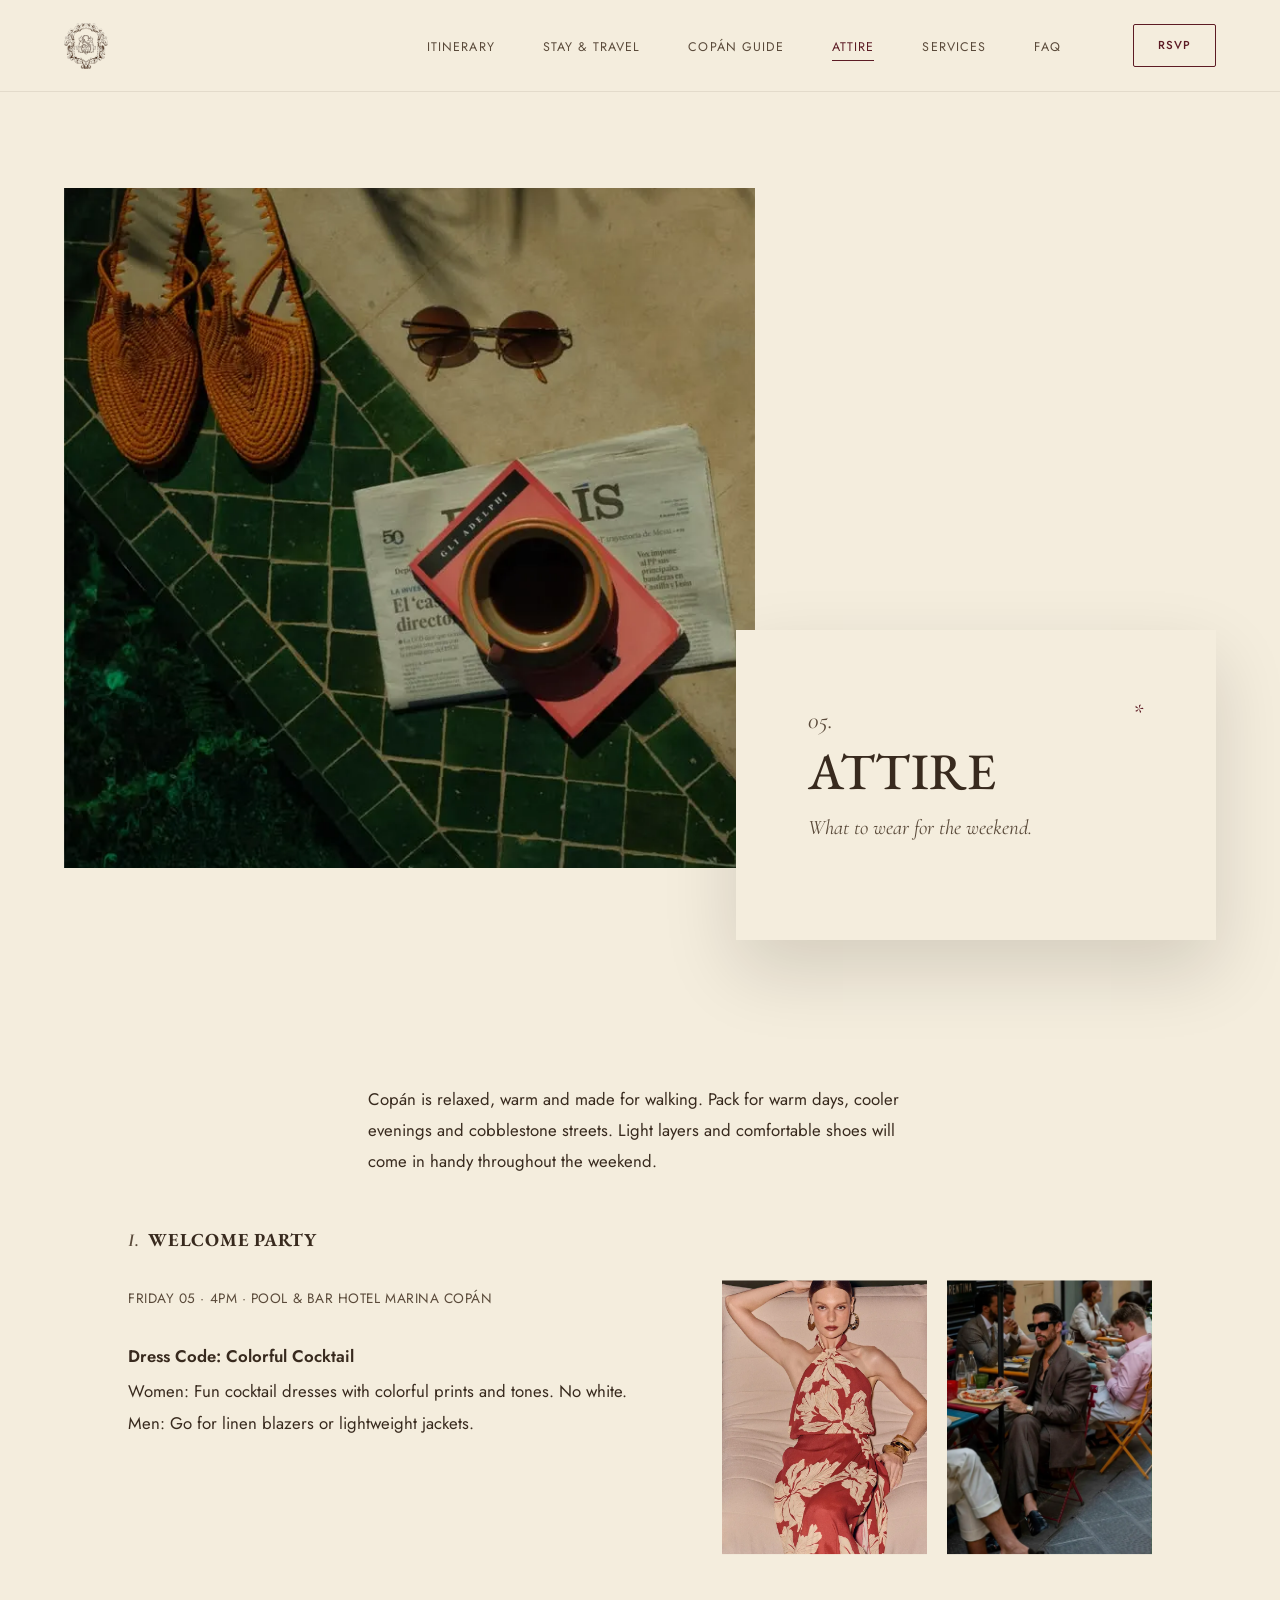
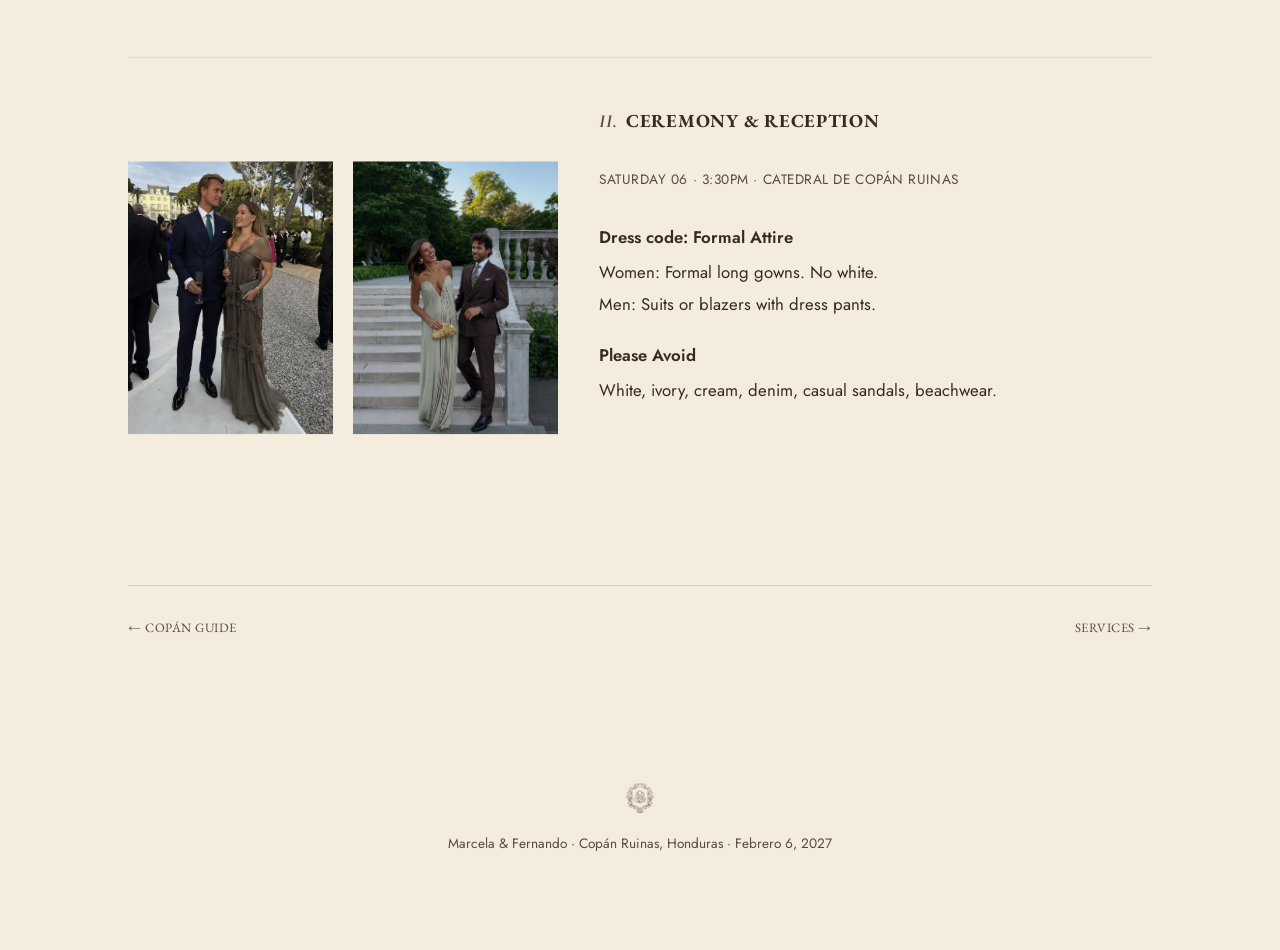
==== commit 3fdd00c2: "Desktop home: use purpose-shot wide background; new monogram favicon - Found home-background-desktop" ====
--- a/attire.html
+++ b/attire.html
@@ -5,7 +5,7 @@
 <meta name="viewport" content="width=device-width, initial-scale=1">
 <title>Attire | Marcela &amp; Fernando</title>
 <meta name="description" content="What to wear for the wedding weekend of Marcela &amp; Fernando in Copán Ruinas, Honduras — dress code for the welcome party and the ceremony &amp; reception.">
-<link rel="icon" href="assets/graphics/favicon.svg" type="image/svg+xml">
+<link rel="icon" href="assets/graphics/favicon.png" type="image/png">
 <link rel="preconnect" href="https://fonts.googleapis.com">
 <link rel="preconnect" href="https://fonts.gstatic.com" crossorigin>
 <link href="https://fonts.googleapis.com/css2?family=EB+Garamond:ital,wght@0,400;0,500;0,600;1,400&family=Cormorant+Garamond:ital,wght@1,400;1,500;1,600&family=Jost:wght@400;500;600&display=swap" rel="stylesheet">
--- a/css/tokens.css
+++ b/css/tokens.css
@@ -13,8 +13,8 @@
 
 :root {
   /* ---- Color: warm Old-World Latin palette ---- */
-  --color-cream: #f6efe1;          /* page background */
-  --color-ivory: #fbf7ee;          /* card / panel background, slightly lighter */
+  --color-cream: #f4eddd;          /* page background */
+  --color-ivory: #f4eddd;          /* card / panel background */
   --color-paper: #f1e9da;          /* alternate section background (textured paper feel) */
   --color-chocolate: #382a1e;      /* primary text */
   --color-chocolate-soft: #5a4a3a; /* secondary / muted text */
--- a/css/components.css
+++ b/css/components.css
@@ -102,6 +102,7 @@
 }
 
 .site-nav__mark {
+  margin-top: var(--space-sm);
   margin-bottom: var(--space-lg);
 }
 
@@ -141,15 +142,6 @@
 .site-nav__list a[aria-current="page"] {
   color: var(--color-burgundy);
   font-weight: 600;
-}
-
-.site-nav__list li.is-rsvp a {
-  color: var(--color-burgundy);
-  font-family: var(--font-body);
-  font-weight: 600;
-  letter-spacing: var(--tracking-wide);
-  text-transform: uppercase;
-  font-size: 0.85rem;
 }
 
 body.nav-open {
@@ -326,6 +318,13 @@
   font-size: 0.85rem;
 }
 
+/* Removed on mobile per feedback; still shown from tablet up. */
+@media (max-width: 767px) {
+  .site-footer {
+    display: none;
+  }
+}
+
 .site-footer__mark img {
   height: 30px;
   width: auto;
--- a/css/sections.css
+++ b/css/sections.css
@@ -61,7 +61,7 @@
 }
 
 .home-hero__date {
-  font-family: var(--font-body);
+  font-family: var(--font-secondary);
   font-size: 0.8rem;
   letter-spacing: var(--tracking-widest);
   text-transform: uppercase;
@@ -275,3 +275,193 @@
 }
 
 /* ---- FAQ hero uses page-hero--stacked pattern; Q&A list uses .faq-list ---- */
+
+/* ---- Home hero refinements: mobile only (<= 767px) ----
+   Requested against the approved mobile design: smaller/higher monogram,
+   tighter vertical rhythm so the subtitle/date and RSVP button sit higher,
+   a transparent floating header (no cream bar) on the homepage only, and a
+   cream RSVP button matching the plaque tone. Scoped to mobile so it has
+   no effect on tablet/desktop. */
+@media (max-width: 767px) {
+  .page-home .site-header {
+    position: fixed;
+    top: 0;
+    left: 0;
+    right: 0;
+    background: transparent;
+    border-bottom: 0;
+    justify-content: flex-end;
+  }
+
+  .page-home.nav-open .site-header {
+    background: var(--color-ivory);
+    border-bottom: 1px solid var(--color-line-soft);
+  }
+
+  .page-home .site-header__mark {
+    display: none;
+  }
+
+  .page-home .site-header__toggle span {
+    width: 20px;
+    background: var(--color-ivory);
+  }
+
+  .page-home .site-header__toggle span:nth-child(2) {
+    width: 14px;
+  }
+
+  .page-home.nav-open .site-header__toggle span {
+    background: var(--color-chocolate);
+  }
+
+  .page-home .home-hero {
+    padding-top: var(--space-xl);
+    padding-bottom: 8rem;
+  }
+
+  .page-home .home-hero__mark {
+    width: 104px;
+    margin-top: 20px;
+    margin-bottom: var(--space-md);
+  }
+
+  /* Location + date: one italic-serif system, no caps/tracking, nudged
+     down ~50px so the block breathes between the tile and the button. */
+  .page-home .home-hero__names {
+    margin-top: 50px;
+    font-family: var(--font-display);
+    font-weight: 700;
+    font-style: italic;
+    font-size: 1.3rem;
+    line-height: 1.2;
+    color: #e8e2ce;
+  }
+
+  .page-home .home-hero__date {
+    font-family: var(--font-display);
+    font-weight: 700;
+    font-style: normal;
+    font-size: 1.15rem;
+    line-height: 1.2;
+    letter-spacing: normal;
+    text-transform: none;
+    color: #e8e2ce;
+    opacity: 0.95;
+  }
+
+  /* RSVP button: a small piece of stationery, not a website CTA. */
+  .page-home .home-hero__cta .btn--hero {
+    width: 132px;
+    height: 40px;
+    padding: 0;
+    background: #e8e2ce;
+    border: 1px solid var(--color-burgundy);
+    border-radius: 3px;
+    color: var(--color-burgundy);
+    font-family: var(--font-display);
+    font-style: italic;
+    font-weight: 700;
+    font-size: 1.05rem;
+    letter-spacing: normal;
+    text-transform: none;
+    backdrop-filter: none;
+    box-shadow: 0 4px 14px rgba(24, 14, 8, 0.16);
+  }
+
+  .page-home .home-hero__cta .btn--hero:hover,
+  .page-home .home-hero__cta .btn--hero:focus-visible {
+    background: #f0e6cc;
+    border-color: var(--color-burgundy);
+    color: var(--color-burgundy);
+  }
+}
+
+/* ---- Itinerary refinements: mobile only (<= 767px) ----
+   The overlap-hero pattern had grown too tall and too spacious against
+   the approved reference: shorter photo, the card overlapping much
+   higher and inset from both edges (not near full-width), a smaller
+   title, the inset tile pulled up near the title instead of floating
+   below the card, and a tighter, lighter event list so all three
+   weekend events read within the first screen. Scoped to the itinerary
+   page and to mobile only. */
+@media (max-width: 767px) {
+  .page-itinerary .site-header {
+    position: fixed;
+    top: 0;
+    left: 0;
+    right: 0;
+    background: transparent;
+    border-bottom: 0;
+    justify-content: flex-end;
+  }
+
+  .page-itinerary.nav-open .site-header {
+    background: var(--color-ivory);
+    border-bottom: 1px solid var(--color-line-soft);
+  }
+
+  .page-itinerary .site-header__mark {
+    display: none;
+  }
+
+  .page-itinerary .site-header__toggle span {
+    width: 20px;
+    background: var(--color-ivory);
+  }
+
+  .page-itinerary .site-header__toggle span:nth-child(2) {
+    width: 14px;
+  }
+
+  .page-itinerary.nav-open .site-header__toggle span {
+    background: var(--color-chocolate);
+  }
+
+  .page-itinerary .page-hero--overlap .page-hero__image {
+    aspect-ratio: 1 / 1;
+  }
+
+  .page-itinerary .page-hero--overlap .page-hero__card {
+    margin-top: -50vw;
+    margin-left: 7%;
+    margin-right: 20%;
+    padding: var(--space-md) var(--page-gutter-mobile) var(--space-md);
+  }
+
+  .page-itinerary .section-title {
+    font-size: 1.9rem;
+  }
+
+  .page-itinerary .page-hero--overlap .page-hero__tile {
+    top: 305px;
+    bottom: auto;
+    width: 28%;
+  }
+
+  .page-itinerary .page-hero--overlap .page-hero__spacer {
+    height: var(--space-md);
+  }
+
+  .page-itinerary .page-section--tight {
+    padding-top: var(--space-md);
+    padding-bottom: var(--space-md);
+  }
+
+  .page-itinerary .entry-list {
+    gap: var(--space-md);
+  }
+
+  .page-itinerary .entry__meta {
+    font-size: 0.85rem;
+  }
+
+  .page-itinerary .entry__title {
+    font-size: 0.95rem;
+    font-weight: 400;
+  }
+
+  .page-itinerary .entry__tag {
+    font-size: 0.9rem;
+  }
+}
--- a/css/desktop.css
+++ b/css/desktop.css
@@ -113,21 +113,23 @@
     padding: var(--space-xl) var(--page-gutter-desktop) var(--space-2xl);
   }
 
-  /* ---- Home hero: quiet, centered, generously proportioned ----
-     The mobile hero uses one full-bleed photo with the plaque baked in —
-     faithful to the approved design at a tall, narrow aspect ratio. At
-     wide desktop ratios that same cover-crop zooms in so far the plaque
-     collides with the overlaid text, so desktop instead pairs a warm
-     solid backdrop (sampled from the same wall) with the plaque presented
-     as its own contained, tightly-cropped image. Same artwork, same
-     identity — just composed so it never fights for space. */
+  /* ---- Home hero: purpose-shot wide background (hero-wall-plaque-desktop) ----
+     Framed natively for landscape desktop viewports (1536x1024, plaque
+     centered with generous margin), swapped in via <picture> so mobile
+     keeps its own tall crop. Plain object-fit: cover — no collision risk
+     since the source is already wide, unlike the portrait mobile photo. */
   .home-hero {
     padding: var(--space-2xl) var(--page-gutter-desktop) var(--space-2xl);
-    background: radial-gradient(120% 100% at 50% 8%, #cf6636 0%, var(--color-terracotta) 55%, #a84a24 100%);
+    background: #ba5b29;
   }
 
   .home-hero__bg {
-    display: none;
+    display: block;
+  }
+
+  .home-hero__bg img {
+    object-fit: cover;
+    object-position: center center;
   }
 
   .home-hero__mark {
@@ -136,29 +138,129 @@
   }
 
   .home-hero__plaque {
-    display: block;
-    width: min(30vw, 460px);
-    margin-bottom: var(--space-lg);
-    box-shadow: 0 30px 60px rgba(20, 10, 5, 0.3);
+    display: none;
   }
 
   .home-hero__names {
+    font-family: var(--font-display);
+    font-weight: 700;
+    font-style: italic;
     font-size: 1.7rem;
+    line-height: 1.2;
+    color: #e8e2ce;
   }
 
   .home-hero__date {
-    font-size: 0.85rem;
-    letter-spacing: 0.22em;
+    font-family: var(--font-display);
+    font-weight: 700;
+    font-style: normal;
+    font-size: 1.15rem;
+    line-height: 1.2;
+    letter-spacing: normal;
+    text-transform: none;
+    color: #e8e2ce;
+    opacity: 0.95;
   }
 
   .home-hero__cta {
     padding-top: var(--space-2xl);
   }
 
-  .home-hero__cta .btn {
-    padding: 1.15rem 2.6rem;
-    font-size: 0.8rem;
-    letter-spacing: 0.16em;
+  .home-hero__cta .btn--hero {
+    width: 150px;
+    height: 46px;
+    padding: 0;
+    background: #e8e2ce;
+    border: 1px solid var(--color-burgundy);
+    border-radius: 3px;
+    color: var(--color-burgundy);
+    font-family: var(--font-display);
+    font-style: italic;
+    font-weight: 700;
+    font-size: 1.1rem;
+    letter-spacing: normal;
+    text-transform: none;
+    backdrop-filter: none;
+    box-shadow: 0 4px 14px rgba(24, 14, 8, 0.16);
+  }
+
+  .home-hero__cta .btn--hero:hover,
+  .home-hero__cta .btn--hero:focus-visible {
+    background: #f0e6cc;
+    border-color: var(--color-burgundy);
+    color: var(--color-burgundy);
+  }
+
+  /* ---- Home header: transparent, RSVP + hamburger only (mobile-style panel) ---- */
+  .page-home .site-header {
+    position: fixed;
+    top: 0;
+    left: 0;
+    right: 0;
+    background: transparent;
+    border-bottom: 0;
+    justify-content: flex-end;
+  }
+
+  .page-home.nav-open .site-header {
+    background: var(--color-ivory);
+    border-bottom: 1px solid var(--color-line-soft);
+  }
+
+  .page-home .site-footer {
+    display: none;
+  }
+
+  .page-home .site-header__mark {
+    display: none;
+  }
+
+  .page-home .site-header__nav-list {
+    display: none;
+  }
+
+  .page-home .site-header__nav {
+    gap: 0;
+  }
+
+  .page-home .site-header__rsvp {
+    background: #e8e2ce;
+    border: 1px solid transparent;
+    color: var(--color-burgundy);
+    font-family: var(--font-display);
+    font-style: italic;
+    font-weight: 700;
+    text-transform: none;
+    letter-spacing: normal;
+    padding: 0.7rem 1.5rem;
+    border-radius: 3px;
+  }
+
+  .page-home .site-header__rsvp:hover,
+  .page-home .site-header__rsvp:focus-visible {
+    background: #f0e6cc;
+    color: var(--color-burgundy);
+  }
+
+  .page-home .site-header__toggle {
+    display: flex;
+    margin-left: var(--space-md);
+  }
+
+  .page-home .site-header__toggle span {
+    background: #e8e2ce;
+  }
+
+  .page-home.nav-open .site-header__toggle span {
+    background: var(--color-chocolate);
+  }
+
+  .page-home .site-nav-overlay {
+    display: block;
+  }
+
+  .page-home .site-nav {
+    display: flex;
   }
 
   /* ---- Page hero: stacked pattern -> editorial two-column ---- */
